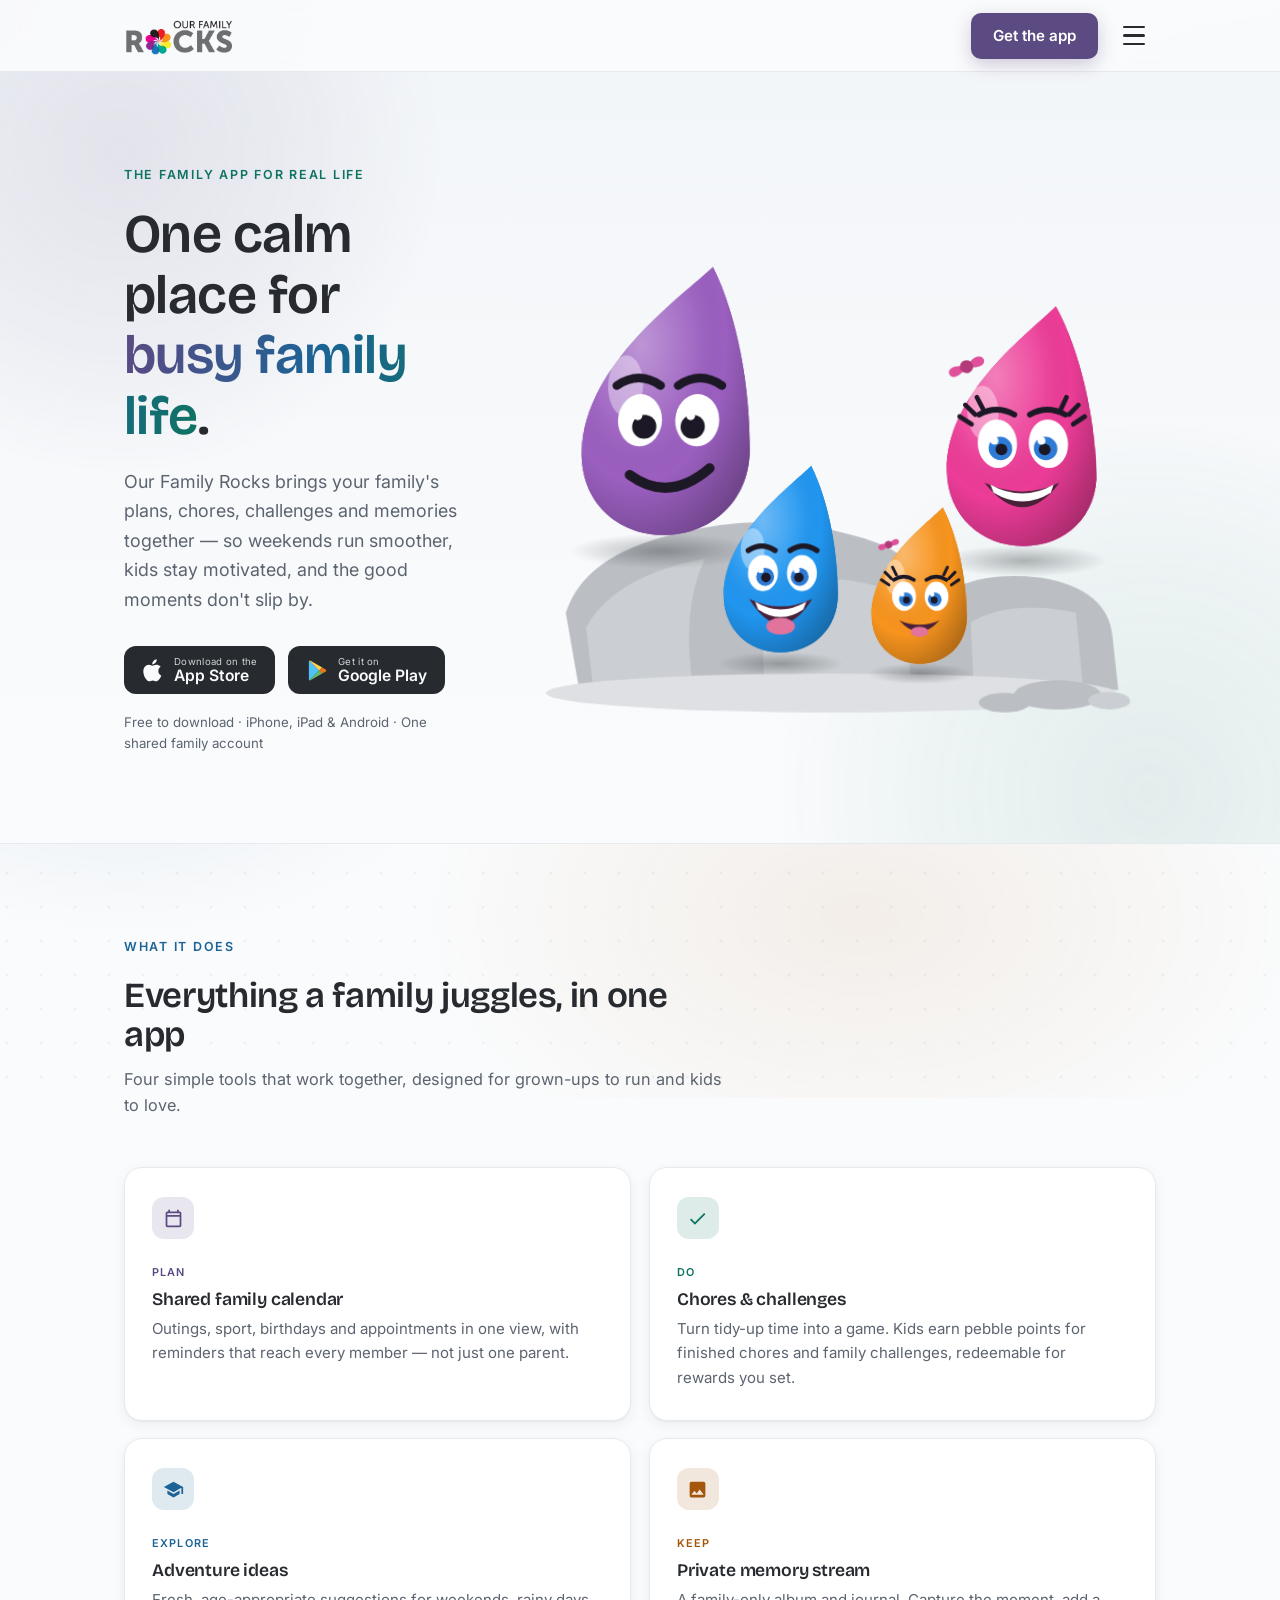
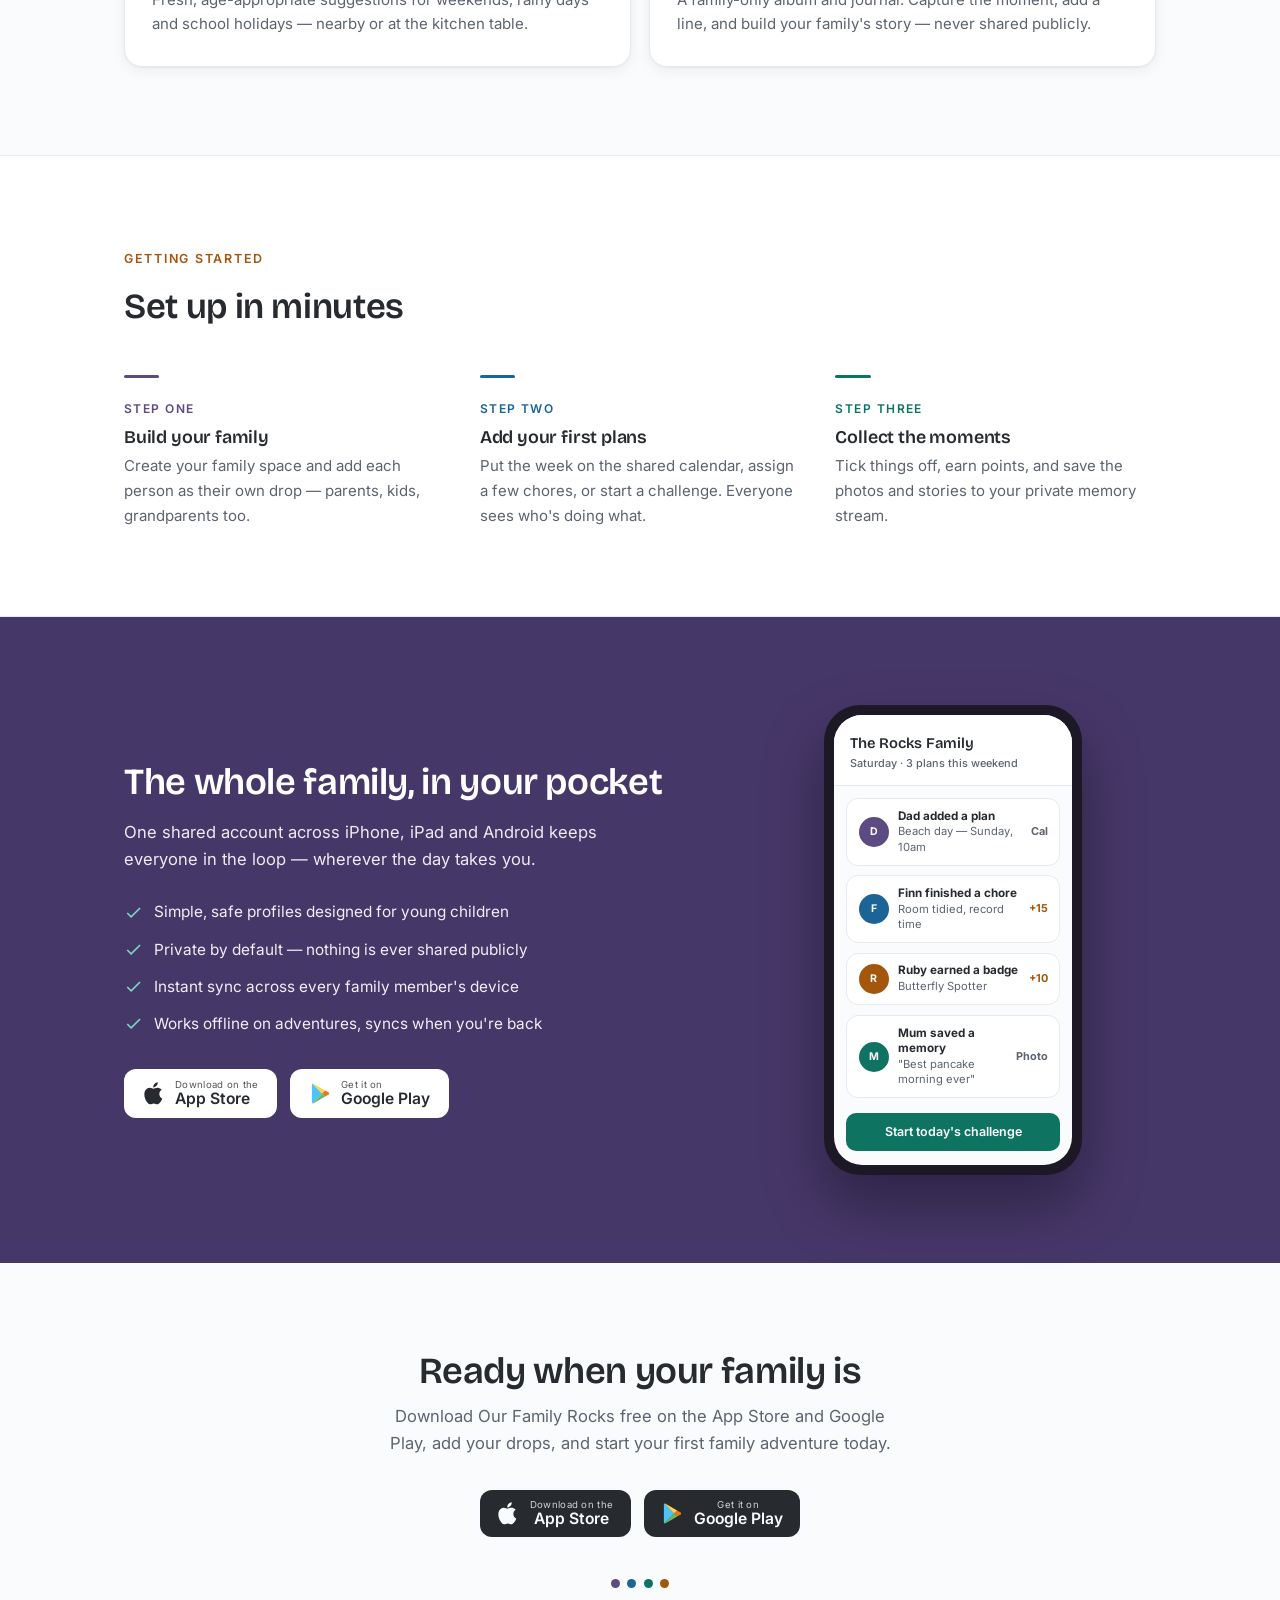
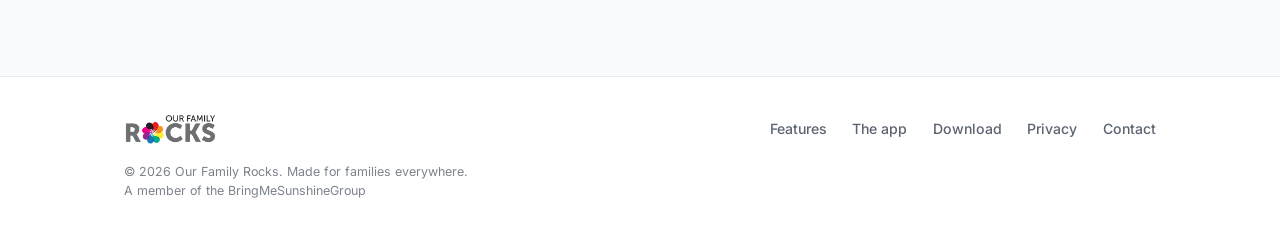
==== full-landing/index.html @ 6a5f4c1e "simplify to holding page (Dave 20 Aug 2026): basic info, current look & feel, no app links; full lan" ====
<!DOCTYPE html>
<html lang="en">
<head>
<meta charset="UTF-8">
<meta name="viewport" content="width=device-width, initial-scale=1.0">
<link rel="icon" type="image/png" sizes="32x32" href="[data-uri]">
<link rel="apple-touch-icon" sizes="180x180" href="[data-uri]">
<title>Our Family Rocks — One calm place for busy family life</title>
<link rel="preconnect" href="https://fonts.googleapis.com">
<link rel="preconnect" href="https://fonts.gstatic.com" crossorigin>
<link href="https://fonts.googleapis.com/css2?family=Bricolage+Grotesque:opsz,wght@12..96,500;12..96,600;12..96,700&family=Inter:wght@400;500;600;700&display=swap" rel="stylesheet">
<style>
:root{
  --indigo:#5C4A82; --indigo-d:#463769;
  --blue:#1C6396;   --blue-d:#154C74;
  --teal:#0F7362;   --teal-d:#0B5A4D;
  --amber:#A4560C;  --amber-d:#7E420A;
  --ink:#272B30;
  --slate:#5C6470;
  --bg:#FAFBFC;
  --line:#E6E9ED;
  --card:#ffffff;
  --hero-a:#F3F6F9;
  --on-accent:#FFFFFF;
  --r:18px;
  --shadow-s:0 1px 2px rgba(30,35,42,.05),0 4px 14px rgba(30,35,42,.06);
  --shadow-m:0 2px 4px rgba(30,35,42,.06),0 14px 34px rgba(30,35,42,.10);
}
*{margin:0;padding:0;box-sizing:border-box}
html{scroll-behavior:smooth}
body{font-family:'Inter',sans-serif;color:var(--ink);background:var(--bg);transition:background .25s ease,color .25s ease;line-height:1.65;font-size:16px;overflow-x:hidden}
h1,h2,h3{font-family:'Bricolage Grotesque',sans-serif;line-height:1.12;letter-spacing:-.01em;color:var(--ink)}
.sec-head h2,.cta h2,.step h3,.feature h3{color:var(--ink)}
img{max-width:100%;display:block}
:focus-visible{outline:2.5px solid var(--blue);outline-offset:3px;border-radius:6px}

.wrap{max-width:1080px;margin:0 auto;padding:0 1.5rem}

/* ---------- Nav ---------- */
.nav{position:sticky;top:0;z-index:50;background:color-mix(in srgb,var(--bg) 90%,transparent);backdrop-filter:blur(10px);border-bottom:1px solid var(--line)}
.nav-inner{max-width:1080px;margin:0 auto;display:flex;align-items:center;justify-content:space-between;padding:.8rem 1.5rem}
.nav-logo img{height:38px;width:auto}
.nav-inner{position:relative}
.nav-right{display:flex;align-items:center;gap:.9rem}
.burger{width:44px;height:44px;border:none;background:transparent;cursor:pointer;display:flex;flex-direction:column;justify-content:center;align-items:center;gap:6px;border-radius:10px;transition:background .15s}
.burger:hover{background:color-mix(in srgb,var(--ink) 7%,transparent)}
.burger span{display:block;width:22px;height:2.5px;border-radius:2px;background:var(--ink);transition:transform .25s cubic-bezier(.2,.7,.3,1),opacity .2s}
.burger[aria-expanded="true"] span:nth-child(1){transform:translateY(8.5px) rotate(45deg)}
.burger[aria-expanded="true"] span:nth-child(2){opacity:0}
.burger[aria-expanded="true"] span:nth-child(3){transform:translateY(-8.5px) rotate(-45deg)}
.nav-menu{position:absolute;top:calc(100% + 8px);right:1.5rem;min-width:232px;background:var(--card);border:1px solid var(--line);border-radius:14px;box-shadow:var(--shadow-m);padding:.55rem;display:flex;flex-direction:column;gap:.15rem;z-index:60;opacity:0;transform:translateY(-8px);pointer-events:none;transition:opacity .22s ease,transform .22s cubic-bezier(.2,.7,.3,1)}
.nav-menu.open{opacity:1;transform:none;pointer-events:auto}
.nav-menu a{padding:.65rem .85rem;border-radius:9px;text-decoration:none;color:var(--ink);font-weight:500;font-size:.95rem;transition:background .15s}
.nav-menu a:hover{background:color-mix(in srgb,var(--ink) 7%,transparent)}
.nav-menu .theme-dots{padding:.7rem .85rem .35rem;border-top:1px solid var(--line);margin-top:.35rem}
.nav-menu .theme-dots .lbl{display:inline}
.btn{display:inline-flex;align-items:center;justify-content:center;font-family:'Inter',sans-serif;font-weight:600;text-decoration:none;border-radius:10px;padding:.65rem 1.35rem;font-size:.95rem;transition:background .15s,transform .15s;cursor:pointer;border:none}
.btn-primary{background:var(--indigo);color:var(--on-accent)}
.btn-primary:hover{background:var(--indigo-d);transform:translateY(-1px)}
.nav-cta{color:var(--on-accent)}
@media(max-width:560px){.nav-cta{display:none}.nav-menu{right:1rem}}

/* ---------- Hero ---------- */
.hero{border-bottom:1px solid var(--line);background:linear-gradient(180deg,var(--hero-a) 0%,var(--bg) 90%)}
.hero-inner{max-width:1080px;margin:0 auto;padding:clamp(3rem,7vw,5.5rem) 1.5rem;display:grid;grid-template-columns:.95fr 1.05fr;gap:clamp(2rem,5vw,4rem);align-items:center}
.eyebrow{display:inline-block;font-size:.78rem;font-weight:600;letter-spacing:.14em;text-transform:uppercase;color:var(--teal);margin-bottom:1.1rem}
.hero h1{font-size:clamp(2.1rem,4.6vw,3.4rem);font-weight:600;margin-bottom:1.2rem}
.hero h1 em{font-style:normal;color:var(--indigo)}
.lead{font-size:clamp(1rem,1.4vw,1.14rem);color:var(--slate);max-width:32rem;margin-bottom:2rem}
.store-row{display:flex;gap:.8rem;flex-wrap:wrap;align-items:center}
.store-badge{display:inline-flex;align-items:center;gap:.6rem;background:var(--ink);color:var(--bg);border-radius:12px;padding:.58rem 1.1rem;text-decoration:none;line-height:1.15;transition:transform .15s,background .15s}
.store-badge:hover{transform:translateY(-1px);background:color-mix(in srgb,var(--ink) 90%,var(--bg))}
.app-sec .store-badge{background:var(--card);color:var(--ink);border:1px solid color-mix(in srgb,#fff 30%,transparent)}
.app-sec .store-badge:hover{background:color-mix(in srgb,var(--card) 92%,#fff)}
.store-badge svg{width:23px;height:23px;flex:none}
.store-badge .s{display:block;font-size:.6rem;letter-spacing:.03em;opacity:.8}
.store-badge .b{display:block;font-weight:600;font-size:.98rem}
.hero-note{margin-top:1.1rem;font-size:.83rem;color:var(--slate)}
.hero-art{display:flex;justify-content:center}
.hero-art img{
  /* fluid: scales continuously with the viewport */
  width:clamp(300px, 48vw, 640px);
  max-width:100%;
  height:auto; /* full image scales fluidly, never cropped */
  filter:drop-shadow(0 20px 34px rgba(39,43,48,.16));
}
@media(prefers-reduced-motion:no-preference){
  .hero-art img{animation:settle .9s cubic-bezier(.2,.7,.3,1) both}
  @keyframes settle{from{opacity:0;transform:translateY(14px) scale(.985)}to{opacity:1;transform:none}}
}
@media(max-width:820px){
  .hero-inner{grid-template-columns:1fr;text-align:left}
  .hero-art{order:-1}
  .hero-art img{width:clamp(280px,86vw,560px)}
}

/* ---------- Sections ---------- */
section{padding:clamp(3.5rem,7vw,5.5rem) 0}
.sec-head{max-width:38rem;margin-bottom:clamp(2rem,4vw,3rem)}
.sec-head h2{font-size:clamp(1.6rem,3vw,2.2rem);font-weight:600;margin-bottom:.7rem}
.sec-head p{color:var(--slate);font-size:1.02rem}

/* Features */
.features{display:grid;grid-template-columns:repeat(2,1fr);gap:1.1rem}
.feature{background:var(--card);border:1px solid var(--line);border-radius:var(--r);padding:1.8rem 1.7rem;box-shadow:var(--shadow-s);transition:transform .18s,box-shadow .18s}
.feature:hover{transform:translateY(-3px);box-shadow:var(--shadow-m)}
.f-icon{width:42px;height:42px;border-radius:12px;display:flex;align-items:center;justify-content:center;margin-bottom:1.1rem;background:color-mix(in srgb,var(--c) 14%,var(--card))}
.f-icon svg{width:21px;height:21px;fill:var(--c)}
.feature h3{font-size:1.1rem;font-weight:600;margin-bottom:.45rem}
.feature p{font-size:.94rem;color:var(--slate)}
.feature .tag{display:inline-block;font-size:.68rem;font-weight:600;letter-spacing:.1em;text-transform:uppercase;color:var(--c);margin-bottom:.5rem}
@media(max-width:680px){.features{grid-template-columns:1fr}}

/* How */
.how{background:var(--card);border-top:1px solid var(--line);border-bottom:1px solid var(--line)}
.steps{display:grid;grid-template-columns:repeat(3,1fr);gap:2.2rem}
.step{position:relative;padding-top:1.2rem}
.step::before{content:'';position:absolute;top:0;left:0;width:2.2rem;height:3px;border-radius:2px;background:var(--c)}
.step .k{font-size:.75rem;font-weight:600;letter-spacing:.12em;text-transform:uppercase;color:var(--c)}
.step h3{font-size:1.12rem;font-weight:600;margin:.4rem 0 .45rem}
.step p{font-size:.94rem;color:var(--slate)}
@media(max-width:760px){.steps{grid-template-columns:1fr;gap:1.8rem}}

/* App */
.app-sec{background:var(--indigo-d);color:#fff}
.app-grid{display:grid;grid-template-columns:1fr .72fr;gap:clamp(2rem,5vw,4rem);align-items:center}
.app-copy h2{font-size:clamp(1.7rem,3vw,2.3rem);font-weight:600;color:#fff;margin-bottom:1rem}
.app-copy p{color:rgba(255,255,255,.9);font-size:1.04rem;max-width:30rem;margin-bottom:1.6rem}
.check-list{list-style:none;display:grid;gap:.75rem;margin-bottom:2rem}
.check-list li{display:flex;gap:.7rem;align-items:flex-start;font-size:.96rem;color:rgba(255,255,255,.92)}
.check-list svg{width:19px;height:19px;flex:none;margin-top:.2rem;fill:#7ED8C8}
.phone{width:min(258px,80%);margin:0 auto;background:#1D1826;border-radius:36px;padding:10px;box-shadow:0 30px 60px rgba(0,0,0,.35)}
.screen{background:var(--bg);border-radius:28px;overflow:hidden;color:var(--ink)}
.screen-top{background:var(--card);padding:.95rem 1rem .75rem;border-bottom:1px solid var(--line)}
.screen-top .t{font-family:'Bricolage Grotesque',sans-serif;font-weight:600;font-size:.92rem}
.screen-top .d{font-size:.68rem;color:var(--slate);font-weight:500}
.feed{padding:.75rem;display:grid;gap:.6rem}
.feed-item{background:var(--card);border:1px solid var(--line);border-radius:12px;padding:.62rem .7rem;display:flex;gap:.6rem;align-items:center}
.av{width:30px;height:30px;flex:none;border-radius:50%;display:flex;align-items:center;justify-content:center;font-size:.66rem;font-weight:700;color:var(--bg)}
.feed-item .tx{font-size:.7rem;line-height:1.35;color:var(--slate)}
.feed-item .tx b{display:block;font-size:.73rem;color:var(--ink)}
.feed-item .pts{margin-left:auto;font-size:.68rem;font-weight:700;color:var(--amber);white-space:nowrap}
.screen-cta{margin:.15rem .75rem .85rem;background:var(--teal);color:var(--bg);text-align:center;border-radius:10px;padding:.55rem;font-weight:600;font-size:.78rem}
@media(max-width:820px){.app-grid{grid-template-columns:1fr}.phone{margin-top:.5rem}}

/* CTA */
.cta{text-align:center}
.cta h2{font-size:clamp(1.7rem,3vw,2.3rem);font-weight:600;margin-bottom:.7rem}
.cta p{max-width:32rem;margin:0 auto 2rem;color:var(--slate);font-size:1.04rem}
.cta .store-row{justify-content:center}
.cta-marks{display:flex;justify-content:center;gap:.45rem;margin-top:2.6rem}
.cta-marks span{width:9px;height:9px;border-radius:50%}

/* Footer */
footer{background:var(--card);border-top:1px solid var(--line);padding:2.2rem 0;color:var(--slate)}
.foot{display:flex;justify-content:space-between;align-items:center;gap:1.2rem;flex-wrap:wrap}
.foot img{height:32px;width:auto}
.foot nav{display:flex;gap:1.6rem;font-size:.88rem;font-weight:500}
.foot a{text-decoration:none;color:var(--slate)}
.foot a:hover{color:var(--ink)}
.foot .legal{width:100%}
.foot .legal small{display:block;font-size:.78rem;opacity:.8;line-height:1.5;margin:0}
.foot .group-line a{color:inherit;font-size:inherit;text-decoration:none;cursor:pointer}
.foot .group-line a:hover,.foot .group-line a:focus-visible{text-decoration:underline;text-underline-offset:2px;color:var(--ink)}

/* ---------- Colour themes (all pairs WCAG AA verified) ---------- */
html[data-theme="forest"]{
  --indigo:#3B6A3D;--indigo-d:#2C5130;--blue:#1C6396;--teal:#0F7362;--amber:#8A5A00;
  --bg:#F6F8F1;--card:#FFFFFF;--line:#E2E7D8;--ink:#232A1E;--slate:#59634F;--hero-a:#EBF0E2;--on-accent:#FFFFFF}
html[data-theme="sunset"]{
  --indigo:#9C3F16;--indigo-d:#7A300F;--blue:#8A5A00;--teal:#9C500A;--amber:#7D4A00;
  --bg:#FBF5EC;--card:#FFFDF8;--line:#ECE0CF;--ink:#2F2418;--slate:#6E5C49;--hero-a:#F5E9D8;--on-accent:#FFFFFF}
html[data-theme="night"]{
  --indigo:#578FBB;--indigo-d:#22303B;--blue:#77B4DF;--teal:#5BC0AA;--amber:#E0A360;
  --bg:#14181C;--card:#1C2228;--line:#2B333B;--ink:#E9ECEF;--slate:#A6AFB8;--hero-a:#1A2129;--on-accent:#14181C}
html[data-theme="night"] .hero-art img{filter:drop-shadow(0 20px 34px rgba(0,0,0,.5))}
html[data-theme="night"] .feature,html[data-theme="night"] .phone .screen{box-shadow:none}
.theme-dots{display:flex;gap:.45rem;align-items:center}
.theme-dots .lbl{font-size:.72rem;font-weight:600;letter-spacing:.06em;text-transform:uppercase;color:var(--slate);margin-right:.15rem}
.theme-dots button{width:20px;height:20px;border-radius:50%;border:2px solid var(--card);box-shadow:0 0 0 1px var(--line);cursor:pointer;padding:0;transition:transform .12s}
.theme-dots button:hover{transform:scale(1.15)}
.theme-dots button[aria-pressed="true"]{box-shadow:0 0 0 2px var(--ink)}
.dot-ocean{background:#5C4A82}.dot-forest{background:#3B6A3D}.dot-sunset{background:#9C3F16}.dot-night{background:#14181C}
@media(max-width:720px){.theme-dots .lbl{display:none}}

/* ---------- Arty animated site backdrop (fixed, behind everything) ---------- */
body::before,body::after{content:'';position:fixed;inset:-22%;z-index:-1;pointer-events:none}
body::before{background:
  radial-gradient(38% 30% at 12% 16%, color-mix(in srgb,var(--indigo) 10%,transparent), transparent 70%),
  radial-gradient(30% 26% at 86% 28%, color-mix(in srgb,var(--teal) 9%,transparent), transparent 70%),
  radial-gradient(34% 30% at 62% 86%, color-mix(in srgb,var(--amber) 8%,transparent), transparent 70%),
  radial-gradient(26% 22% at 22% 72%, color-mix(in srgb,var(--blue) 8%,transparent), transparent 70%)}
body::after{background-image:radial-gradient(color-mix(in srgb,var(--slate) 20%,transparent) 1.5px, transparent 1.6px);background-size:34px 34px;opacity:.35}

/* ---------- Upmarket polish: ambient hero, reveals, micro-interactions ---------- */
.hero{position:relative;overflow:hidden}
/* soft ambient washes — pure radial gradients (NO filter:blur — it stalls low-end renderers) */
.hero::before,.hero::after{content:'';position:absolute;border-radius:50%;opacity:.5;pointer-events:none;z-index:0;will-change:transform}
.hero::before{width:640px;height:640px;left:-200px;top:-240px;background:radial-gradient(circle,color-mix(in srgb,var(--indigo) 22%,transparent) 0%,color-mix(in srgb,var(--indigo) 10%,transparent) 45%,transparent 72%)}
.hero::after{width:740px;height:740px;right:-240px;bottom:-320px;background:radial-gradient(circle,color-mix(in srgb,var(--teal) 20%,transparent) 0%,color-mix(in srgb,var(--teal) 9%,transparent) 45%,transparent 72%)}
html[data-theme="night"] .hero::before,html[data-theme="night"] .hero::after{opacity:.28}
.hero-inner{position:relative;z-index:1}
.hero h1 em{background:linear-gradient(100deg,var(--indigo),var(--blue) 55%,var(--teal));-webkit-background-clip:text;background-clip:text;-webkit-text-fill-color:transparent}
@supports not (background-clip:text){.hero h1 em{color:var(--indigo);-webkit-text-fill-color:currentColor}}
.nav-menu a{position:relative}
.btn-primary{box-shadow:0 6px 18px color-mix(in srgb,var(--indigo) 28%,transparent)}
.btn-primary:hover{box-shadow:0 10px 24px color-mix(in srgb,var(--indigo) 38%,transparent)}
.feature{position:relative;overflow:hidden}
.feature::before{content:'';position:absolute;top:0;left:0;right:100%;height:3px;background:var(--c);transition:right .28s ease}
.feature:hover::before,.feature:focus-within::before{right:0}
.feature .f-icon{transition:transform .25s cubic-bezier(.34,1.56,.64,1)}
.feature:hover .f-icon{transform:scale(1.12) rotate(-4deg)}
.step::before{transition:width .3s ease}
.step:hover::before{width:3.4rem}
.reveal{opacity:0;transform:translateY(22px);transition:opacity .7s ease,transform .7s cubic-bezier(.2,.7,.3,1);transition-delay:var(--rd,0s)}
.reveal.in{opacity:1;transform:none}
@media(prefers-reduced-motion:no-preference){
  .hero::before{animation:drift1 16s ease-in-out infinite alternate}
  .hero::after{animation:drift2 19s ease-in-out infinite alternate}
  @keyframes drift1{from{transform:translate(0,0) scale(1)}to{transform:translate(60px,40px) scale(1.12)}}
  @keyframes drift2{from{transform:translate(0,0) scale(1.08)}to{transform:translate(-70px,-30px) scale(1)}}
  .hero-art img{animation:settle .9s cubic-bezier(.2,.7,.3,1) both,heroFloat 7s ease-in-out 1.4s infinite}
  @keyframes heroFloat{0%,100%{transform:translateY(0)}50%{transform:translateY(-10px)}}
  .hero .eyebrow,.hero h1,.hero .lead,.hero .store-row,.hero .hero-note{animation:rise .7s cubic-bezier(.2,.7,.3,1) both}
  .hero h1{animation-delay:.08s}.hero .lead{animation-delay:.16s}.hero .store-row{animation-delay:.26s}.hero .hero-note{animation-delay:.34s}
  @keyframes rise{from{opacity:0;transform:translateY(16px)}to{opacity:1;transform:none}}
  .phone{animation:heroFloat 8s ease-in-out infinite}
  .cta-marks span{animation:markPulse 2.6s ease-in-out infinite}
  .cta-marks span:nth-child(2){animation-delay:.35s}.cta-marks span:nth-child(3){animation-delay:.7s}.cta-marks span:nth-child(4){animation-delay:1.05s}
  @keyframes markPulse{0%,100%{transform:scale(1);opacity:.85}50%{transform:scale(1.35);opacity:1}}
}
/* ---------- The Rocks family: 3-D drop scene (replaces the flat hero bitmap) ---------- */
.drop-scene{position:relative;width:clamp(300px,48vw,640px);max-width:100%;aspect-ratio:640/520;perspective:900px}
.scene-inner{position:absolute;inset:0;transform-style:preserve-3d;transform:rotateX(var(--rx,7deg)) rotateY(var(--ryy,0deg));transition:transform .18s ease-out}
.rocks{position:absolute;left:0;right:0;bottom:0;width:100%;height:48%}
.rk{fill:color-mix(in srgb,var(--slate) 30%,var(--bg))}
.rk2{fill:color-mix(in srgb,var(--slate) 40%,var(--bg))}
.rk3{fill:color-mix(in srgb,var(--slate) 18%,var(--bg))}
.drop{position:absolute;transform:translate3d(var(--px,0),var(--py,0),0)}
/* bright character colours from the original artwork (deliberately NOT theme vars) */
.d-dad {left:5%;  bottom:32%;width:36%;color:#9B5FC0}
.d-mum {right:3%; bottom:30%;width:32%;color:#EC3C97}
.d-finn{left:30%; bottom:10%;width:24%;color:#2196F0}
.d-ruby{right:26%;bottom:8%; width:20%;color:#F7941E}
.dancer{position:relative;width:100%}
/* solid 3-D body: front face + plain back face + darker core (the visible "side" edge-on) */
.spinner{position:relative;width:100%;transform-style:preserve-3d}
.drop svg{display:block;width:100%;height:auto;transition:transform .22s cubic-bezier(.34,1.56,.64,1)}
.drop svg.front{position:relative;transform:translateZ(7px);backface-visibility:hidden}
.drop svg.back{position:absolute;inset:0;transform:rotateY(180deg) translateZ(7px);backface-visibility:hidden}
.drop svg.core{position:absolute;inset:0;transform:translateZ(0px)}
.drop:hover svg.front{transform:translateZ(7px) scale(1.08,.92)}
.drop:hover svg.back{transform:rotateY(180deg) translateZ(7px) scale(1.08,.92)}
.drop:hover svg.core{transform:translateZ(0px) scale(1.08,.92)}
.drop .body{fill:currentColor}
.drop .shade{pointer-events:none}
.drop .coretint{fill:#000;opacity:.18}
.drop .hl{fill:#fff;opacity:.38}
.drop .sclera{fill:#fff}
.drop .iris{fill:#2E7BD6}
.drop .pupil{fill:#1d1826}
.drop .sparkle{fill:#fff}
.drop .brow,.drop .lash{stroke:#1d1826;fill:none;stroke-linecap:round;stroke-width:3}
.drop .lash{stroke-width:2.4}
.drop .mouth-line{stroke:#1d1826;stroke-width:4.5;fill:none;stroke-linecap:round}
.drop .m-open{fill:#4a2038}
.drop .teeth{fill:#fff}
.drop .tongue{fill:#e2739c}
.drop .bow path{fill:#E0509A}
.drop .bow circle{fill:#B23A78}
.drop .eye,.drop .mouth{transform-box:fill-box;transform-origin:center}
.drop .shadow{position:absolute;left:8%;right:8%;bottom:-7%;height:12%;border-radius:50%;background:radial-gradient(ellipse,rgba(20,24,28,.30),transparent 70%)}
@media(prefers-reduced-motion:no-preference){
  .drop{animation:dropIn .7s cubic-bezier(.34,1.56,.64,1) var(--bd,0s) backwards}
  @keyframes dropIn{from{opacity:0;transform:translate3d(var(--px,0),calc(var(--py,0px) - 70px),0) scale(.7)}to{opacity:1;transform:translate3d(var(--px,0),var(--py,0),0) scale(1)}}
  .drop .bobber{animation:bob var(--dur,5s) ease-in-out calc(var(--bd,0s) + .7s) infinite}
  @keyframes bob{0%,100%{transform:translateY(0) rotate(-2deg)}50%{transform:translateY(-8%) rotate(2.5deg)}}
  .drop .shadow{animation:shPulse var(--dur,5s) ease-in-out calc(var(--bd,0s) + .7s) infinite}
  @keyframes shPulse{0%,100%{transform:scale(1);opacity:1}50%{transform:scale(.82);opacity:.6}}
  .drop .eye.wink{animation:wink 12s ease-in-out var(--wd,4s) infinite}
  @keyframes wink{0%,92%,100%{transform:scaleY(1)}94.5%,96.5%{transform:scaleY(.08)}}
  .drop .mouth{animation:mouthMove 5.4s ease-in-out var(--bd,0s) infinite}
  @keyframes mouthMove{0%,100%{transform:scaleY(1)}50%{transform:scaleY(1.12) scaleX(1.03)}}
  /* random 360° spins — JS adds .spin now and again; keyframes start AND end at identity,
     and the class is removed on animationend, so faces always face forward when not spinning */
  .drop .spinner.spin{animation:spin360 2.2s cubic-bezier(.45,.05,.35,1) 1}
  @keyframes spin360{0%{transform:perspective(620px) rotateY(0deg)}100%{transform:perspective(620px) rotateY(360deg)}}
  /* arty site-wide backdrop drift */
  body::before{animation:bgDrift 55s ease-in-out infinite alternate}
  @keyframes bgDrift{to{transform:translate(3%,2%) scale(1.06)}}
  body::after{animation:dotPan 90s linear infinite}
  @keyframes dotPan{to{background-position:340px 170px}}
  /* the dance: kids orbit around each other (passing in front/behind), parents sway along */
  .d-finn .dancer{animation:danceBoy 16s ease-in-out calc(var(--bd,0s) + 1.4s) infinite}
  @keyframes danceBoy{0%,100%{transform:translate(0,0) scale(1)}25%{transform:translate(55%,-7%) scale(1.07)}50%{transform:translate(108%,0) scale(1)}75%{transform:translate(52%,6%) scale(.9)}}
  .d-ruby .dancer{animation:danceGirl 16s ease-in-out calc(var(--bd,0s) + .84s) infinite}
  @keyframes danceGirl{0%,100%{transform:translate(0,0) scale(1)}25%{transform:translate(-65%,6%) scale(.9)}50%{transform:translate(-128%,0) scale(1)}75%{transform:translate(-62%,-7%) scale(1.07)}}
  .d-dad .dancer{animation:danceSwayL 17s ease-in-out calc(var(--bd,0s) + 1.4s) infinite}
  @keyframes danceSwayL{0%,100%{transform:translate(0,0) rotate(0deg)}30%{transform:translate(8%,-2%) rotate(2deg)}65%{transform:translate(-4%,1%) rotate(-2deg)}}
  .d-mum .dancer{animation:danceSwayR 17s ease-in-out calc(var(--bd,0s) + 1.4s) infinite}
  @keyframes danceSwayR{0%,100%{transform:translate(0,0) rotate(0deg)}30%{transform:translate(-8%,-2%) rotate(-2deg)}65%{transform:translate(4%,1%) rotate(2deg)}}
}
@media(max-width:820px){.hero-art .drop-scene{width:clamp(280px,86vw,560px)}}

@media(prefers-reduced-motion:reduce){*{animation:none!important;transition:none!important}}
</style>
</head>
<body>

<header class="nav">
  <div class="nav-inner">
    <a class="nav-logo" href="#top" aria-label="Our Family Rocks home">
      <img src="[data-uri]" alt="Our Family Rocks logo">
    </a>
    <div class="nav-right">
      <a class="btn btn-primary nav-cta" href="#download">Get the app</a>
      <button type="button" class="burger" aria-label="Open menu" aria-expanded="false" aria-controls="nav-menu">
        <span></span><span></span><span></span>
      </button>
    </div>
    <div class="nav-menu" id="nav-menu">
      <a href="#features">Features</a>
      <a href="#how">How it works</a>
      <a href="#app">The app</a>
      <a href="#download">Download</a>
      <div class="theme-dots" role="group" aria-label="Choose a colour palette">
        <span class="lbl">Theme</span>
        <button type="button" class="dot-ocean" data-theme="ocean" title="Ocean" aria-label="Ocean palette" aria-pressed="true"></button>
        <button type="button" class="dot-forest" data-theme="forest" title="Forest" aria-label="Forest palette" aria-pressed="false"></button>
        <button type="button" class="dot-sunset" data-theme="sunset" title="Sunset" aria-label="Sunset palette" aria-pressed="false"></button>
        <button type="button" class="dot-night" data-theme="night" title="Night" aria-label="Night palette" aria-pressed="false"></button>
      </div>
    </div>
  </div>
</header>

<main id="top">
<!-- HERO -->
<div class="hero">
  <div class="hero-inner">
    <div>
      <span class="eyebrow">The family app for real life</span>
      <h1>One calm place for <em>busy family life</em>.</h1>
      <p class="lead">Our Family Rocks brings your family's plans, chores, challenges and memories together — so weekends run smoother, kids stay motivated, and the good moments don't slip by.</p>
      <div class="store-row">
        <a class="store-badge" href="#download">
          <svg viewBox="0 0 24 24" fill="currentColor" aria-hidden="true"><path d="M17.05 12.54c-.03-2.9 2.37-4.29 2.48-4.36-1.35-1.98-3.46-2.25-4.21-2.28-1.79-.18-3.5 1.05-4.4 1.05-.91 0-2.31-1.03-3.8-1-1.95.03-3.75 1.14-4.76 2.88-2.03 3.52-.52 8.73 1.46 11.59.97 1.4 2.12 2.97 3.63 2.91 1.46-.06 2.01-.94 3.77-.94 1.76 0 2.26.94 3.8.91 1.57-.03 2.57-1.42 3.53-2.83 1.11-1.62 1.57-3.19 1.6-3.27-.04-.02-3.06-1.17-3.1-4.66zM14.14 4.01c.8-.97 1.34-2.32 1.19-3.67-1.15.05-2.55.77-3.38 1.74-.74.86-1.39 2.23-1.22 3.55 1.29.1 2.6-.65 3.41-1.62z"/></svg>
          <span><span class="s">Download on the</span><span class="b">App Store</span></span>
        </a>
        <a class="store-badge" href="#download">
          <svg viewBox="0 0 24 24" aria-hidden="true"><path fill="#4FC3F7" d="M3.6 1.8 13.7 12 3.6 22.2c-.37-.2-.6-.6-.6-1.1V2.9c0-.5.23-.9.6-1.1z"/><path fill="#FFD54F" d="m16.9 8.8-3.2 3.2L3.6 1.8c.15-.08.32-.13.5-.13.22 0 .45.06.66.18L16.9 8.8z"/><path fill="#E8761C" d="M20.6 10.9c.7.4.7 1.8 0 2.2l-3.7 2.1-3.4-3.2 3.4-3.2 3.7 2.1z"/><path fill="#66BB6A" d="m16.9 15.2-12.14 6.95c-.21.12-.44.18-.66.18-.18 0-.35-.05-.5-.13L13.7 12l3.2 3.2z"/></svg>
          <span><span class="s">Get it on</span><span class="b">Google Play</span></span>
        </a>
      </div>
      <p class="hero-note">Free to download · iPhone, iPad &amp; Android · One shared family account</p>
    </div>
    <div class="hero-art">
      <div class="drop-scene" role="img" aria-label="The Rocks family — ma, pa, a boy and a girl water-drop, smiling and dancing on a pile of grey rocks">
        <div class="scene-inner">
          <svg class="rocks" viewBox="0 0 640 260" aria-hidden="true" preserveAspectRatio="xMidYMax meet">
            <path class="rk rk2" d="M55 235 L38 155 Q55 95 150 72 Q250 45 340 72 Q410 88 428 135 L438 235 Z"/>
            <path class="rk rk1" d="M70 235 L60 170 Q90 115 185 98 Q160 150 175 235 Z"/>
            <path class="rk rk1" d="M250 235 L245 130 Q310 105 395 135 L405 235 Z"/>
            <path class="rk rk2" d="M430 235 L426 150 Q460 108 545 118 Q615 130 618 180 L622 235 Z"/>
            <path class="rk rk1" d="M470 235 L468 165 Q510 140 580 155 L585 235 Z"/>
            <ellipse class="rk rk3" cx="320" cy="238" rx="300" ry="20"/>
            <ellipse class="rk rk2" cx="558" cy="240" rx="46" ry="15"/>
            <ellipse class="rk rk1" cx="612" cy="246" rx="22" ry="9"/>
            <ellipse class="rk rk2" cx="502" cy="248" rx="27" ry="10"/>
          </svg>
          <div class="drop d-dad" data-depth="0.5" style="--dur:5.4s;--bd:.2s;--wd:5s;--spdel:4.5s">
            <div class="dancer"><span class="shadow"></span>
            <div class="bobber"><div class="spinner"><svg class="front" viewBox="0 0 100 132" aria-hidden="true">
              <defs><radialGradient id="shadeA" cx="34%" cy="30%" r="82%"><stop offset="0%" stop-color="#fff" stop-opacity=".34"/><stop offset="38%" stop-color="#fff" stop-opacity=".08"/><stop offset="62%" stop-color="#000" stop-opacity="0"/><stop offset="100%" stop-color="#000" stop-opacity=".3"/></radialGradient></defs>
              <path class="body" d="M70 2 C56 16 12 48 12 88 C12 111 29 126 50 126 C71 126 88 111 88 88 C88 60 82 26 70 2 Z"/>
              <path class="shade" fill="url(#shadeA)" d="M70 2 C56 16 12 48 12 88 C12 111 29 126 50 126 C71 126 88 111 88 88 C88 60 82 26 70 2 Z"/>
              <ellipse class="hl" cx="31" cy="58" rx="8" ry="14"/>
              <g class="face">
                <path class="brow" style="stroke-width:4" d="M27 58 Q37 51 47 58"/>
                <path class="brow" style="stroke-width:4" d="M55 58 Q65 51 75 58"/>
                <g class="eye"><ellipse class="sclera" cx="38" cy="74" rx="10" ry="12"/><circle class="pupil" cx="40" cy="77" r="5.5"/><circle class="sparkle" cx="37" cy="72" r="2"/></g>
                <g class="eye wink"><ellipse class="sclera" cx="64" cy="74" rx="10" ry="12"/><circle class="pupil" cx="62" cy="77" r="5.5"/><circle class="sparkle" cx="61" cy="72" r="2"/></g>
                <g class="mouth"><path class="mouth-line" d="M34 99 Q52 112 70 96"/></g>
              </g>
            </svg><svg class="back" viewBox="0 0 100 132" aria-hidden="true"><path class="body" d="M70 2 C56 16 12 48 12 88 C12 111 29 126 50 126 C71 126 88 111 88 88 C88 60 82 26 70 2 Z"/><path fill="url(#shadeA)" d="M70 2 C56 16 12 48 12 88 C12 111 29 126 50 126 C71 126 88 111 88 88 C88 60 82 26 70 2 Z"/><ellipse class="hl" cx="31" cy="58" rx="8" ry="14"/></svg><svg class="core" viewBox="0 0 100 132" aria-hidden="true"><path class="body" d="M70 2 C56 16 12 48 12 88 C12 111 29 126 50 126 C71 126 88 111 88 88 C88 60 82 26 70 2 Z"/><path class="coretint" d="M70 2 C56 16 12 48 12 88 C12 111 29 126 50 126 C71 126 88 111 88 88 C88 60 82 26 70 2 Z"/></svg></div></div></div>
          </div>
          <div class="drop d-mum" data-depth="0.7" style="--dur:5.9s;--bd:.8s;--wd:9s;--spdel:6.5s">
            <div class="dancer"><span class="shadow"></span>
            <div class="bobber"><div class="spinner"><svg class="front" viewBox="0 0 100 132" aria-hidden="true">
              <defs><radialGradient id="shadeB" cx="34%" cy="30%" r="82%"><stop offset="0%" stop-color="#fff" stop-opacity=".34"/><stop offset="38%" stop-color="#fff" stop-opacity=".08"/><stop offset="62%" stop-color="#000" stop-opacity="0"/><stop offset="100%" stop-color="#000" stop-opacity=".3"/></radialGradient></defs>
              <path class="body" d="M70 2 C56 16 12 48 12 88 C12 111 29 126 50 126 C71 126 88 111 88 88 C88 60 82 26 70 2 Z"/>
              <path class="shade" fill="url(#shadeB)" d="M70 2 C56 16 12 48 12 88 C12 111 29 126 50 126 C71 126 88 111 88 88 C88 60 82 26 70 2 Z"/>
              <ellipse class="hl" cx="31" cy="58" rx="8" ry="14"/>
              <g class="bow" transform="translate(23 34) rotate(-24)"><path d="M0 0 C-13 -9 -13 9 0 0 Z"/><path d="M0 0 C13 -9 13 9 0 0 Z"/><circle r="3.4"/></g>
              <g class="face">
                <path class="lash" d="M25 64 L19 60 M27 59 L22 54 M31 56 L28 50"/>
                <path class="lash" d="M77 64 L83 60 M75 59 L80 54 M71 56 L74 50"/>
                <path class="brow" d="M29 59 Q38 54 47 59"/>
                <path class="brow" d="M55 59 Q64 54 73 59"/>
                <g class="eye"><ellipse class="sclera" cx="38" cy="74" rx="10" ry="12.5"/><circle class="iris" cx="39.5" cy="76.5" r="6"/><circle class="pupil" cx="40" cy="77" r="3"/><circle class="sparkle" cx="36.5" cy="72.5" r="2"/></g>
                <g class="eye wink"><ellipse class="sclera" cx="64" cy="74" rx="10" ry="12.5"/><circle class="iris" cx="62.5" cy="76.5" r="6"/><circle class="pupil" cx="62" cy="77" r="3"/><circle class="sparkle" cx="60.5" cy="72.5" r="2"/></g>
                <g class="mouth"><path class="m-open" d="M31 94 Q50 119 69 94 Q50 103 31 94 Z"/><path class="teeth" d="M34 95 Q50 104 66 95 L64.5 99 Q50 108 35.5 99 Z"/></g>
              </g>
            </svg><svg class="back" viewBox="0 0 100 132" aria-hidden="true"><path class="body" d="M70 2 C56 16 12 48 12 88 C12 111 29 126 50 126 C71 126 88 111 88 88 C88 60 82 26 70 2 Z"/><path fill="url(#shadeB)" d="M70 2 C56 16 12 48 12 88 C12 111 29 126 50 126 C71 126 88 111 88 88 C88 60 82 26 70 2 Z"/><ellipse class="hl" cx="31" cy="58" rx="8" ry="14"/></svg><svg class="core" viewBox="0 0 100 132" aria-hidden="true"><path class="body" d="M70 2 C56 16 12 48 12 88 C12 111 29 126 50 126 C71 126 88 111 88 88 C88 60 82 26 70 2 Z"/><path class="coretint" d="M70 2 C56 16 12 48 12 88 C12 111 29 126 50 126 C71 126 88 111 88 88 C88 60 82 26 70 2 Z"/></svg></div></div></div>
          </div>
          <div class="drop d-finn" data-depth="1.3" style="--dur:4.6s;--bd:.45s;--wd:7s;--spdel:2.5s">
            <div class="dancer"><span class="shadow"></span>
            <div class="bobber"><div class="spinner"><svg class="front" viewBox="0 0 100 132" aria-hidden="true">
              <defs><radialGradient id="shadeC" cx="34%" cy="30%" r="82%"><stop offset="0%" stop-color="#fff" stop-opacity=".34"/><stop offset="38%" stop-color="#fff" stop-opacity=".08"/><stop offset="62%" stop-color="#000" stop-opacity="0"/><stop offset="100%" stop-color="#000" stop-opacity=".3"/></radialGradient></defs>
              <path class="body" d="M70 2 C56 16 12 48 12 88 C12 111 29 126 50 126 C71 126 88 111 88 88 C88 60 82 26 70 2 Z"/>
              <path class="shade" fill="url(#shadeC)" d="M70 2 C56 16 12 48 12 88 C12 111 29 126 50 126 C71 126 88 111 88 88 C88 60 82 26 70 2 Z"/>
              <ellipse class="hl" cx="31" cy="58" rx="8" ry="14"/>
              <g class="face">
                <path class="brow" style="stroke-width:3.5" d="M28 59 Q37 53 46 59"/>
                <path class="brow" style="stroke-width:3.5" d="M56 59 Q65 53 74 59"/>
                <g class="eye"><ellipse class="sclera" cx="38" cy="74" rx="10" ry="12"/><circle class="iris" cx="39.5" cy="76.5" r="6"/><circle class="pupil" cx="40" cy="77" r="3.2"/><circle class="sparkle" cx="36.5" cy="72" r="2"/></g>
                <g class="eye wink"><ellipse class="sclera" cx="64" cy="74" rx="10" ry="12"/><circle class="iris" cx="62.5" cy="76.5" r="6"/><circle class="pupil" cx="62" cy="77" r="3.2"/><circle class="sparkle" cx="60.5" cy="72" r="2"/></g>
                <g class="mouth"><path class="m-open" d="M29 91 Q50 124 71 91 Q50 101 29 91 Z"/><path class="teeth" d="M33 93 Q50 103 67 93 L65 98 Q50 108 35 98 Z"/><ellipse class="tongue" cx="50" cy="109" rx="9.5" ry="5.5"/></g>
              </g>
            </svg><svg class="back" viewBox="0 0 100 132" aria-hidden="true"><path class="body" d="M70 2 C56 16 12 48 12 88 C12 111 29 126 50 126 C71 126 88 111 88 88 C88 60 82 26 70 2 Z"/><path fill="url(#shadeC)" d="M70 2 C56 16 12 48 12 88 C12 111 29 126 50 126 C71 126 88 111 88 88 C88 60 82 26 70 2 Z"/><ellipse class="hl" cx="31" cy="58" rx="8" ry="14"/></svg><svg class="core" viewBox="0 0 100 132" aria-hidden="true"><path class="body" d="M70 2 C56 16 12 48 12 88 C12 111 29 126 50 126 C71 126 88 111 88 88 C88 60 82 26 70 2 Z"/><path class="coretint" d="M70 2 C56 16 12 48 12 88 C12 111 29 126 50 126 C71 126 88 111 88 88 C88 60 82 26 70 2 Z"/></svg></div></div></div>
          </div>
          <div class="drop d-ruby" data-depth="1.6" style="--dur:4.1s;--bd:1s;--wd:11s;--spdel:8.5s">
            <div class="dancer"><span class="shadow"></span>
            <div class="bobber"><div class="spinner"><svg class="front" viewBox="0 0 100 132" aria-hidden="true">
              <defs><radialGradient id="shadeD" cx="34%" cy="30%" r="82%"><stop offset="0%" stop-color="#fff" stop-opacity=".34"/><stop offset="38%" stop-color="#fff" stop-opacity=".08"/><stop offset="62%" stop-color="#000" stop-opacity="0"/><stop offset="100%" stop-color="#000" stop-opacity=".3"/></radialGradient></defs>
              <path class="body" d="M70 2 C56 16 12 48 12 88 C12 111 29 126 50 126 C71 126 88 111 88 88 C88 60 82 26 70 2 Z"/>
              <path class="shade" fill="url(#shadeD)" d="M70 2 C56 16 12 48 12 88 C12 111 29 126 50 126 C71 126 88 111 88 88 C88 60 82 26 70 2 Z"/>
              <ellipse class="hl" cx="31" cy="58" rx="8" ry="14"/>
              <g class="bow" transform="translate(26 32) rotate(-20) scale(.9)"><path d="M0 0 C-13 -9 -13 9 0 0 Z"/><path d="M0 0 C13 -9 13 9 0 0 Z"/><circle r="3.4"/></g>
              <g class="face">
                <path class="lash" d="M26 64 L20 60 M28 59 L23 54 M32 56 L29 50"/>
                <path class="lash" d="M76 64 L82 60 M74 59 L79 54 M70 56 L73 50"/>
                <path class="brow" d="M30 60 Q38 55 46 60"/>
                <path class="brow" d="M56 60 Q64 55 72 60"/>
                <g class="eye"><ellipse class="sclera" cx="38" cy="73" rx="9.5" ry="11.5"/><circle class="iris" cx="39.5" cy="75.5" r="5.5"/><circle class="pupil" cx="40" cy="76" r="2.8"/><circle class="sparkle" cx="36.5" cy="71.5" r="1.8"/></g>
                <g class="eye wink"><ellipse class="sclera" cx="64" cy="73" rx="9.5" ry="11.5"/><circle class="iris" cx="62.5" cy="75.5" r="5.5"/><circle class="pupil" cx="62" cy="76" r="2.8"/><circle class="sparkle" cx="60.5" cy="71.5" r="1.8"/></g>
                <g class="mouth"><path class="m-open" d="M34 92 Q50 110 66 92 Q50 99 34 92 Z"/><ellipse class="tongue" cx="50" cy="101" rx="7" ry="4"/></g>
              </g>
            </svg><svg class="back" viewBox="0 0 100 132" aria-hidden="true"><path class="body" d="M70 2 C56 16 12 48 12 88 C12 111 29 126 50 126 C71 126 88 111 88 88 C88 60 82 26 70 2 Z"/><path fill="url(#shadeD)" d="M70 2 C56 16 12 48 12 88 C12 111 29 126 50 126 C71 126 88 111 88 88 C88 60 82 26 70 2 Z"/><ellipse class="hl" cx="31" cy="58" rx="8" ry="14"/></svg><svg class="core" viewBox="0 0 100 132" aria-hidden="true"><path class="body" d="M70 2 C56 16 12 48 12 88 C12 111 29 126 50 126 C71 126 88 111 88 88 C88 60 82 26 70 2 Z"/><path class="coretint" d="M70 2 C56 16 12 48 12 88 C12 111 29 126 50 126 C71 126 88 111 88 88 C88 60 82 26 70 2 Z"/></svg></div></div></div>
          </div>
        </div>
      </div>
    </div>
  </div>
</div>

<!-- FEATURES -->
<section id="features">
  <div class="wrap">
    <div class="sec-head">
      <span class="eyebrow" style="color:var(--blue)">What it does</span>
      <h2>Everything a family juggles, in one app</h2>
      <p>Four simple tools that work together, designed for grown-ups to run and kids to love.</p>
    </div>
    <div class="features">
      <article class="feature" style="--c:var(--indigo)">
        <div class="f-icon"><svg viewBox="0 0 24 24"><path d="M19 4h-1V2h-2v2H8V2H6v2H5a2 2 0 0 0-2 2v14a2 2 0 0 0 2 2h14a2 2 0 0 0 2-2V6a2 2 0 0 0-2-2zm0 16H5V10h14zM5 8V6h14v2z"/></svg></div>
        <span class="tag">Plan</span>
        <h3>Shared family calendar</h3>
        <p>Outings, sport, birthdays and appointments in one view, with reminders that reach every member — not just one parent.</p>
      </article>
      <article class="feature" style="--c:var(--teal)">
        <div class="f-icon"><svg viewBox="0 0 24 24"><path d="M9 16.17 4.83 12l-1.42 1.41L9 19 21 7l-1.41-1.41z"/></svg></div>
        <span class="tag">Do</span>
        <h3>Chores &amp; challenges</h3>
        <p>Turn tidy-up time into a game. Kids earn pebble points for finished chores and family challenges, redeemable for rewards you set.</p>
      </article>
      <article class="feature" style="--c:var(--blue)">
        <div class="f-icon"><svg viewBox="0 0 24 24"><path d="M12 3 1 9l11 6 9-4.91V17h2V9zM5 13.18v4L12 21l7-3.82v-4L12 17z"/></svg></div>
        <span class="tag">Explore</span>
        <h3>Adventure ideas</h3>
        <p>Fresh, age-appropriate suggestions for weekends, rainy days and school holidays — nearby or at the kitchen table.</p>
      </article>
      <article class="feature" style="--c:var(--amber)">
        <div class="f-icon"><svg viewBox="0 0 24 24"><path d="M21 19V5a2 2 0 0 0-2-2H5a2 2 0 0 0-2 2v14a2 2 0 0 0 2 2h14a2 2 0 0 0 2-2zM8.5 13.5l2.5 3 3.5-4.5 4.5 6H5z"/></svg></div>
        <span class="tag">Keep</span>
        <h3>Private memory stream</h3>
        <p>A family-only album and journal. Capture the moment, add a line, and build your family's story — never shared publicly.</p>
      </article>
    </div>
  </div>
</section>

<!-- HOW -->
<section class="how" id="how">
  <div class="wrap">
    <div class="sec-head">
      <span class="eyebrow" style="color:var(--amber)">Getting started</span>
      <h2>Set up in minutes</h2>
    </div>
    <div class="steps">
      <article class="step" style="--c:var(--indigo)">
        <span class="k">Step one</span>
        <h3>Build your family</h3>
        <p>Create your family space and add each person as their own drop — parents, kids, grandparents too.</p>
      </article>
      <article class="step" style="--c:var(--blue)">
        <span class="k">Step two</span>
        <h3>Add your first plans</h3>
        <p>Put the week on the shared calendar, assign a few chores, or start a challenge. Everyone sees who's doing what.</p>
      </article>
      <article class="step" style="--c:var(--teal)">
        <span class="k">Step three</span>
        <h3>Collect the moments</h3>
        <p>Tick things off, earn points, and save the photos and stories to your private memory stream.</p>
      </article>
    </div>
  </div>
</section>

<!-- APP -->
<section class="app-sec" id="app">
  <div class="wrap app-grid">
    <div class="app-copy">
      <h2>The whole family, in your pocket</h2>
      <p>One shared account across iPhone, iPad and Android keeps everyone in the loop — wherever the day takes you.</p>
      <ul class="check-list">
        <li><svg viewBox="0 0 24 24"><path d="M9 16.17 4.83 12l-1.42 1.41L9 19 21 7l-1.41-1.41z"/></svg>Simple, safe profiles designed for young children</li>
        <li><svg viewBox="0 0 24 24"><path d="M9 16.17 4.83 12l-1.42 1.41L9 19 21 7l-1.41-1.41z"/></svg>Private by default — nothing is ever shared publicly</li>
        <li><svg viewBox="0 0 24 24"><path d="M9 16.17 4.83 12l-1.42 1.41L9 19 21 7l-1.41-1.41z"/></svg>Instant sync across every family member's device</li>
        <li><svg viewBox="0 0 24 24"><path d="M9 16.17 4.83 12l-1.42 1.41L9 19 21 7l-1.41-1.41z"/></svg>Works offline on adventures, syncs when you're back</li>
      </ul>
      <div class="store-row">
        <a class="store-badge" href="#download">
          <svg viewBox="0 0 24 24" fill="currentColor" aria-hidden="true"><path d="M17.05 12.54c-.03-2.9 2.37-4.29 2.48-4.36-1.35-1.98-3.46-2.25-4.21-2.28-1.79-.18-3.5 1.05-4.4 1.05-.91 0-2.31-1.03-3.8-1-1.95.03-3.75 1.14-4.76 2.88-2.03 3.52-.52 8.73 1.46 11.59.97 1.4 2.12 2.97 3.63 2.91 1.46-.06 2.01-.94 3.77-.94 1.76 0 2.26.94 3.8.91 1.57-.03 2.57-1.42 3.53-2.83 1.11-1.62 1.57-3.19 1.6-3.27-.04-.02-3.06-1.17-3.1-4.66zM14.14 4.01c.8-.97 1.34-2.32 1.19-3.67-1.15.05-2.55.77-3.38 1.74-.74.86-1.39 2.23-1.22 3.55 1.29.1 2.6-.65 3.41-1.62z"/></svg>
          <span><span class="s">Download on the</span><span class="b">App Store</span></span>
        </a>
        <a class="store-badge" href="#download">
          <svg viewBox="0 0 24 24" aria-hidden="true"><path fill="#4FC3F7" d="M3.6 1.8 13.7 12 3.6 22.2c-.37-.2-.6-.6-.6-1.1V2.9c0-.5.23-.9.6-1.1z"/><path fill="#FFD54F" d="m16.9 8.8-3.2 3.2L3.6 1.8c.15-.08.32-.13.5-.13.22 0 .45.06.66.18L16.9 8.8z"/><path fill="#E8761C" d="M20.6 10.9c.7.4.7 1.8 0 2.2l-3.7 2.1-3.4-3.2 3.4-3.2 3.7 2.1z"/><path fill="#66BB6A" d="m16.9 15.2-12.14 6.95c-.21.12-.44.18-.66.18-.18 0-.35-.05-.5-.13L13.7 12l3.2 3.2z"/></svg>
          <span><span class="s">Get it on</span><span class="b">Google Play</span></span>
        </a>
      </div>
    </div>
    <div class="phone" role="img" aria-label="Preview of the Our Family Rocks app showing the family feed">
      <div class="screen">
        <div class="screen-top">
          <div class="t">The Rocks Family</div>
          <div class="d">Saturday · 3 plans this weekend</div>
        </div>
        <div class="feed">
          <div class="feed-item"><span class="av" style="background:var(--indigo)">D</span><span class="tx"><b>Dad added a plan</b>Beach day — Sunday, 10am</span><span class="pts" style="color:var(--slate)">Cal</span></div>
          <div class="feed-item"><span class="av" style="background:var(--blue)">F</span><span class="tx"><b>Finn finished a chore</b>Room tidied, record time</span><span class="pts">+15</span></div>
          <div class="feed-item"><span class="av" style="background:var(--amber)">R</span><span class="tx"><b>Ruby earned a badge</b>Butterfly Spotter</span><span class="pts">+10</span></div>
          <div class="feed-item"><span class="av" style="background:var(--teal)">M</span><span class="tx"><b>Mum saved a memory</b>"Best pancake morning ever"</span><span class="pts" style="color:var(--slate)">Photo</span></div>
        </div>
        <div class="screen-cta">Start today's challenge</div>
      </div>
    </div>
  </div>
</section>

<!-- CTA -->
<section class="cta" id="download">
  <div class="wrap">
    <h2>Ready when your family is</h2>
    <p>Download Our Family Rocks free on the App Store and Google Play, add your drops, and start your first family adventure today.</p>
    <div class="store-row">
      <a class="store-badge" href="#" aria-label="Download on the App Store">
        <svg viewBox="0 0 24 24" fill="currentColor" aria-hidden="true"><path d="M17.05 12.54c-.03-2.9 2.37-4.29 2.48-4.36-1.35-1.98-3.46-2.25-4.21-2.28-1.79-.18-3.5 1.05-4.4 1.05-.91 0-2.31-1.03-3.8-1-1.95.03-3.75 1.14-4.76 2.88-2.03 3.52-.52 8.73 1.46 11.59.97 1.4 2.12 2.97 3.63 2.91 1.46-.06 2.01-.94 3.77-.94 1.76 0 2.26.94 3.8.91 1.57-.03 2.57-1.42 3.53-2.83 1.11-1.62 1.57-3.19 1.6-3.27-.04-.02-3.06-1.17-3.1-4.66zM14.14 4.01c.8-.97 1.34-2.32 1.19-3.67-1.15.05-2.55.77-3.38 1.74-.74.86-1.39 2.23-1.22 3.55 1.29.1 2.6-.65 3.41-1.62z"/></svg>
        <span><span class="s">Download on the</span><span class="b">App Store</span></span>
      </a>
      <a class="store-badge" href="#" aria-label="Get it on Google Play">
        <svg viewBox="0 0 24 24" aria-hidden="true"><path fill="#4FC3F7" d="M3.6 1.8 13.7 12 3.6 22.2c-.37-.2-.6-.6-.6-1.1V2.9c0-.5.23-.9.6-1.1z"/><path fill="#FFD54F" d="m16.9 8.8-3.2 3.2L3.6 1.8c.15-.08.32-.13.5-.13.22 0 .45.06.66.18L16.9 8.8z"/><path fill="#E8761C" d="M20.6 10.9c.7.4.7 1.8 0 2.2l-3.7 2.1-3.4-3.2 3.4-3.2 3.7 2.1z"/><path fill="#66BB6A" d="m16.9 15.2-12.14 6.95c-.21.12-.44.18-.66.18-.18 0-.35-.05-.5-.13L13.7 12l3.2 3.2z"/></svg>
        <span><span class="s">Get it on</span><span class="b">Google Play</span></span>
      </a>
    </div>
    <div class="cta-marks" aria-hidden="true">
      <span style="background:var(--indigo)"></span>
      <span style="background:var(--blue)"></span>
      <span style="background:var(--teal)"></span>
      <span style="background:var(--amber)"></span>
    </div>
  </div>
</section>
</main>

<footer>
  <div class="wrap foot">
    <img src="[data-uri]" alt="Our Family Rocks">
    <nav aria-label="Footer">
      <a href="#features">Features</a>
      <a href="#app">The app</a>
      <a href="#download">Download</a>
      <a href="#">Privacy</a>
      <a href="#">Contact</a>
    </nav>
    <div class="legal">
      <small>© 2026 Our Family Rocks. Made for families everywhere.</small>
      <small class="group-line"><a href="https://bringmesunshinegroup.com/">A member of the BringMeSunshineGroup</a></small>
    </div>
  </div>
</footer>

<script>
(function(){
  /* burger menu */
  var burger=document.querySelector('.burger'),menu=document.querySelector('.nav-menu');
  function closeMenu(){menu.classList.remove('open');burger.setAttribute('aria-expanded','false');}
  if(burger&&menu){
    burger.addEventListener('click',function(){
      var open=menu.classList.toggle('open');
      burger.setAttribute('aria-expanded',String(open));
    });
    menu.addEventListener('click',function(e){if(e.target.tagName==='A')closeMenu();});
    document.addEventListener('click',function(e){
      if(menu.classList.contains('open')&&!menu.contains(e.target)&&!burger.contains(e.target))closeMenu();
    });
    document.addEventListener('keydown',function(e){if(e.key==='Escape'&&menu.classList.contains('open')){closeMenu();burger.focus();}});
  }

  var dots=document.querySelectorAll('.theme-dots button');
  dots.forEach(function(btn){
    btn.addEventListener('click',function(){
      var t=btn.dataset.theme;
      if(t==='ocean'){document.documentElement.removeAttribute('data-theme');}
      else{document.documentElement.setAttribute('data-theme',t);}
      dots.forEach(function(b){b.setAttribute('aria-pressed',String(b===btn));});
    });
  });

  /* Scroll-reveal (progressive enhancement, fail-safe by construction):
     nothing is EVER hidden until a sentinel observer proves IntersectionObserver callbacks
     actually deliver in this browser — so no-JS, reduced-motion, and broken/limited embedded
     browsers always see fully-visible content. Only below-the-fold elements are hidden. */
  if(window.matchMedia('(prefers-reduced-motion: no-preference)').matches && 'IntersectionObserver' in window){
    var sentinel=new IntersectionObserver(function(){
      sentinel.disconnect();
      var els=document.querySelectorAll('.sec-head,.feature,.step,.app-copy,.phone,.cta h2,.cta p,.cta .store-row,.cta-marks');
      var io=new IntersectionObserver(function(entries){
        entries.forEach(function(e){if(e.isIntersecting){e.target.classList.add('in');io.unobserve(e.target);}});
      },{threshold:.15,rootMargin:'0px 0px -40px 0px'});
      els.forEach(function(el,i){
        if(el.getBoundingClientRect().top<window.innerHeight) return;   // in view — never hide
        el.classList.add('reveal');
        el.style.setProperty('--rd',((i%4)*0.08)+'s');
        io.observe(el);
      });
    });
    sentinel.observe(document.body);
  }

  /* 3-D parallax for the drop-scene (fine pointers + motion-OK only; scene is fully
     alive without it — bob/blink/entrance are pure CSS) */
  var scene=document.querySelector('.drop-scene');
  if(scene && window.matchMedia('(pointer:fine)').matches &&
     window.matchMedia('(prefers-reduced-motion: no-preference)').matches){
    var inner=scene.querySelector('.scene-inner');
    var drops=scene.querySelectorAll('.drop');
    var hero=document.querySelector('.hero');
    hero.addEventListener('pointermove',function(e){
      var r=scene.getBoundingClientRect();
      var x=(e.clientX-(r.left+r.width/2))/r.width;
      var y=(e.clientY-(r.top+r.height/2))/r.height;
      inner.style.setProperty('--rx',(7 - y*5)+'deg');
      inner.style.setProperty('--ryy',(x*7)+'deg');
      drops.forEach(function(d){
        var dp=parseFloat(d.dataset.depth||'1');
        d.style.setProperty('--px',(x*16*dp)+'px');
        d.style.setProperty('--py',(y*9*dp)+'px');
      });
    });
    hero.addEventListener('pointerleave',function(){
      inner.style.setProperty('--rx','7deg');inner.style.setProperty('--ryy','0deg');
      drops.forEach(function(d){d.style.setProperty('--px','0px');d.style.setProperty('--py','0px');});
    });
  }

  /* Random one-at-a-time-ish 360° spins: each character spins after a random 5–18s pause,
     forever. The .spin class is removed the moment the animation ends, so between spins the
     transform is identity — faces always forward at rest. */
  if(window.matchMedia('(prefers-reduced-motion: no-preference)').matches){
    document.querySelectorAll('.drop .spinner').forEach(function(sp,i){
      function schedule(first){
        var wait=(first?2500+i*2000:5000)+Math.random()*13000;
        setTimeout(function(){sp.classList.add('spin');},wait);
      }
      sp.addEventListener('animationend',function(e){
        if(e.animationName==='spin360'){sp.classList.remove('spin');schedule(false);}
      });
      schedule(true);
    });
  }
})();
</script>
</body>
</html>
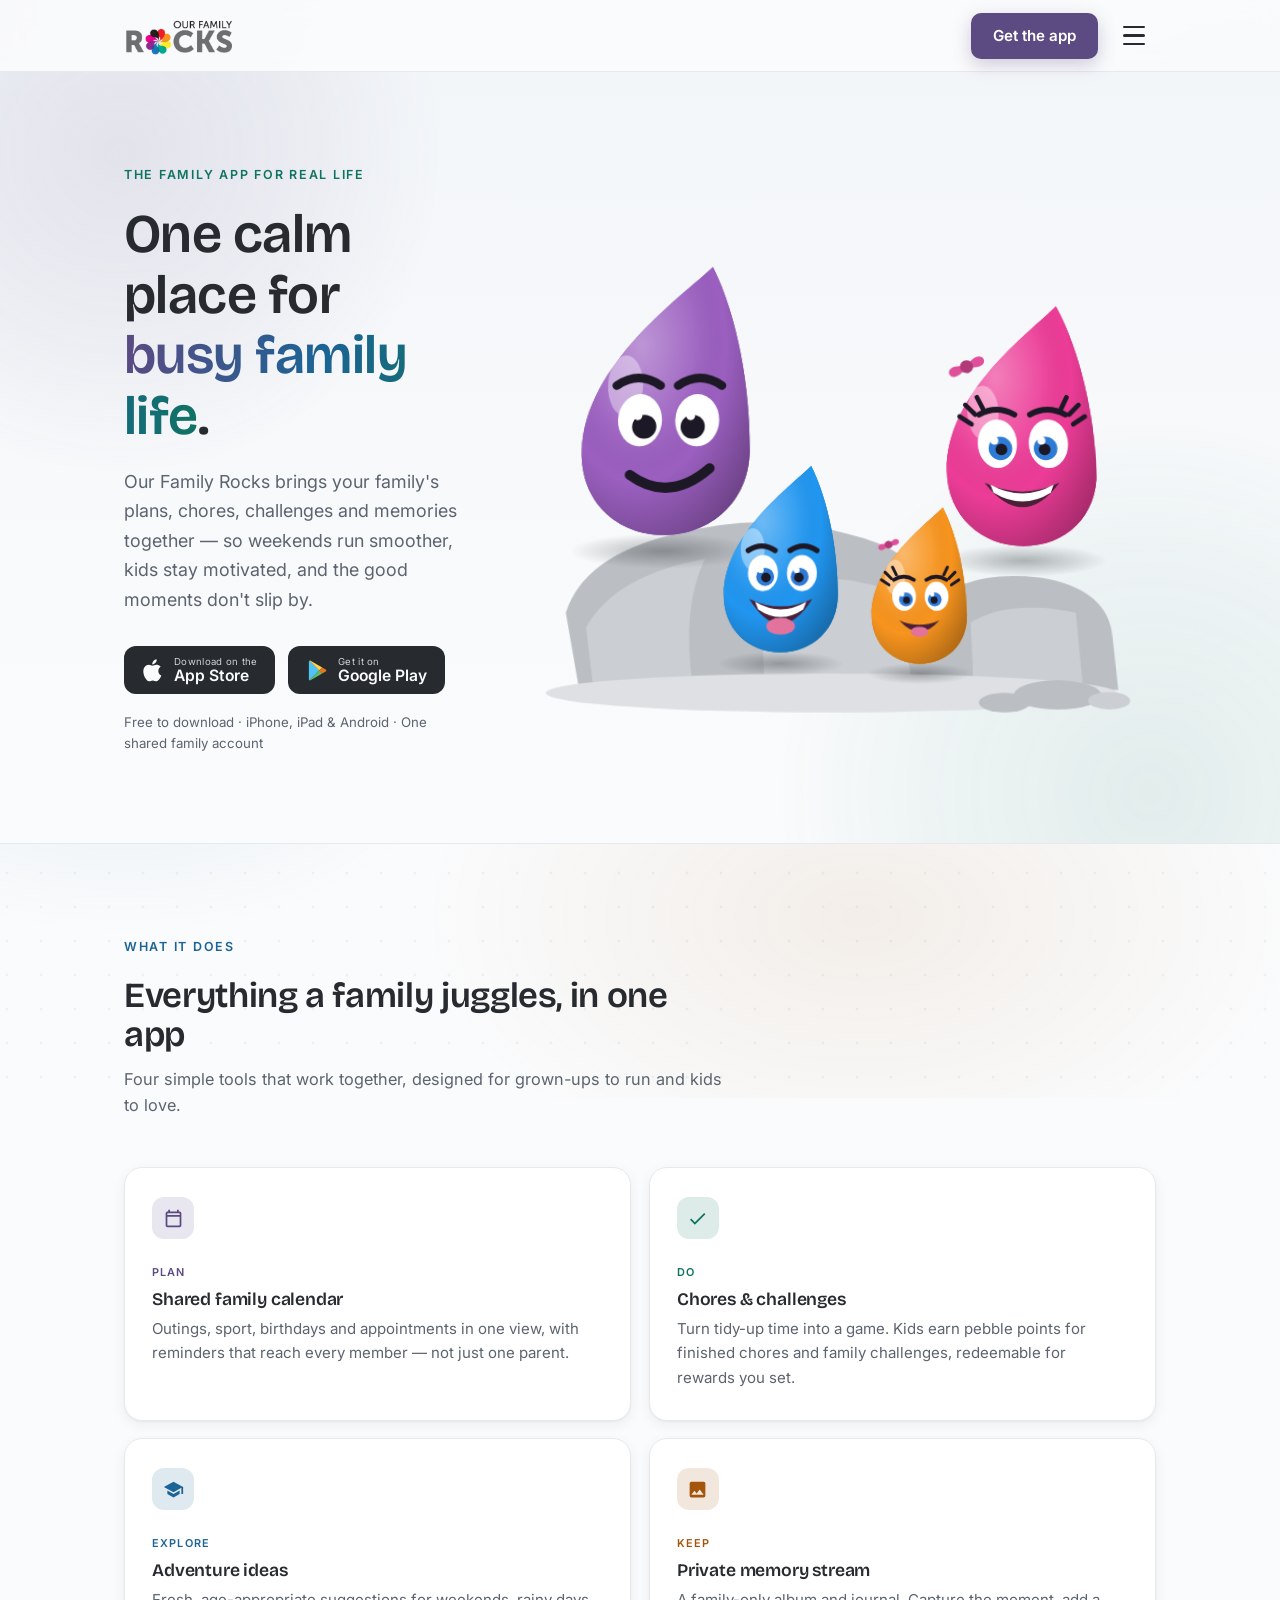
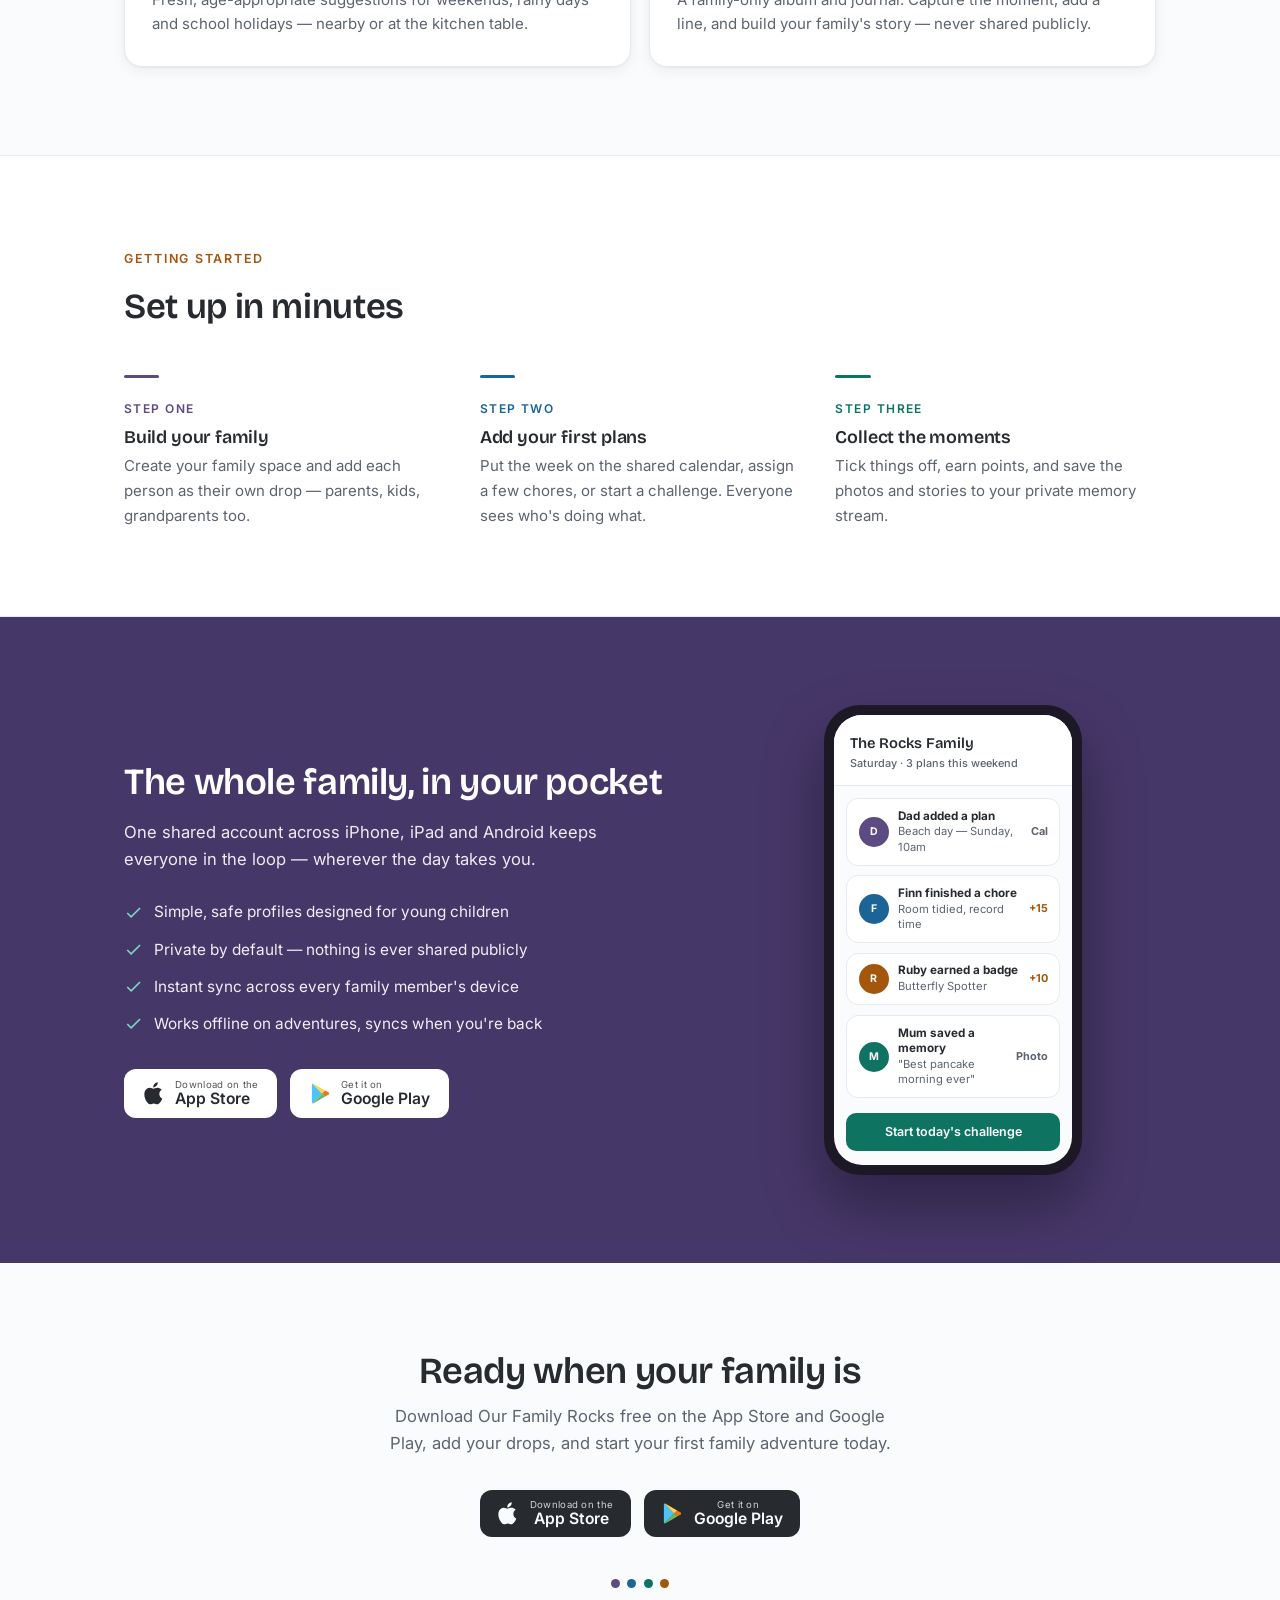
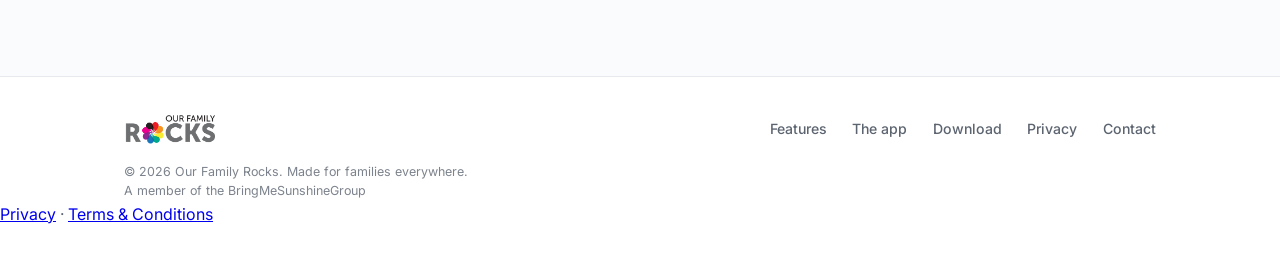
==== commit 65f7b60a: "docs(legal): publish BMSG Privacy and Terms 2026-09-15.1 Owner-approved public legal pages, postal c" ====
--- a/full-landing/index.html
+++ b/full-landing/index.html
@@ -589,7 +589,7 @@
       <small class="group-line"><a href="https://bringmesunshinegroup.com/">A member of the BringMeSunshineGroup</a></small>
     </div>
   </div>
-</footer>
+<nav aria-label="BMSG legal documents" class="bmsg-legal-links"><a href="https://bringmesunshinegroup.com/privacy.html">Privacy</a> · <a href="https://bringmesunshinegroup.com/terms.html">Terms &amp; Conditions</a></nav></footer>
 
 <script>
 (function(){
